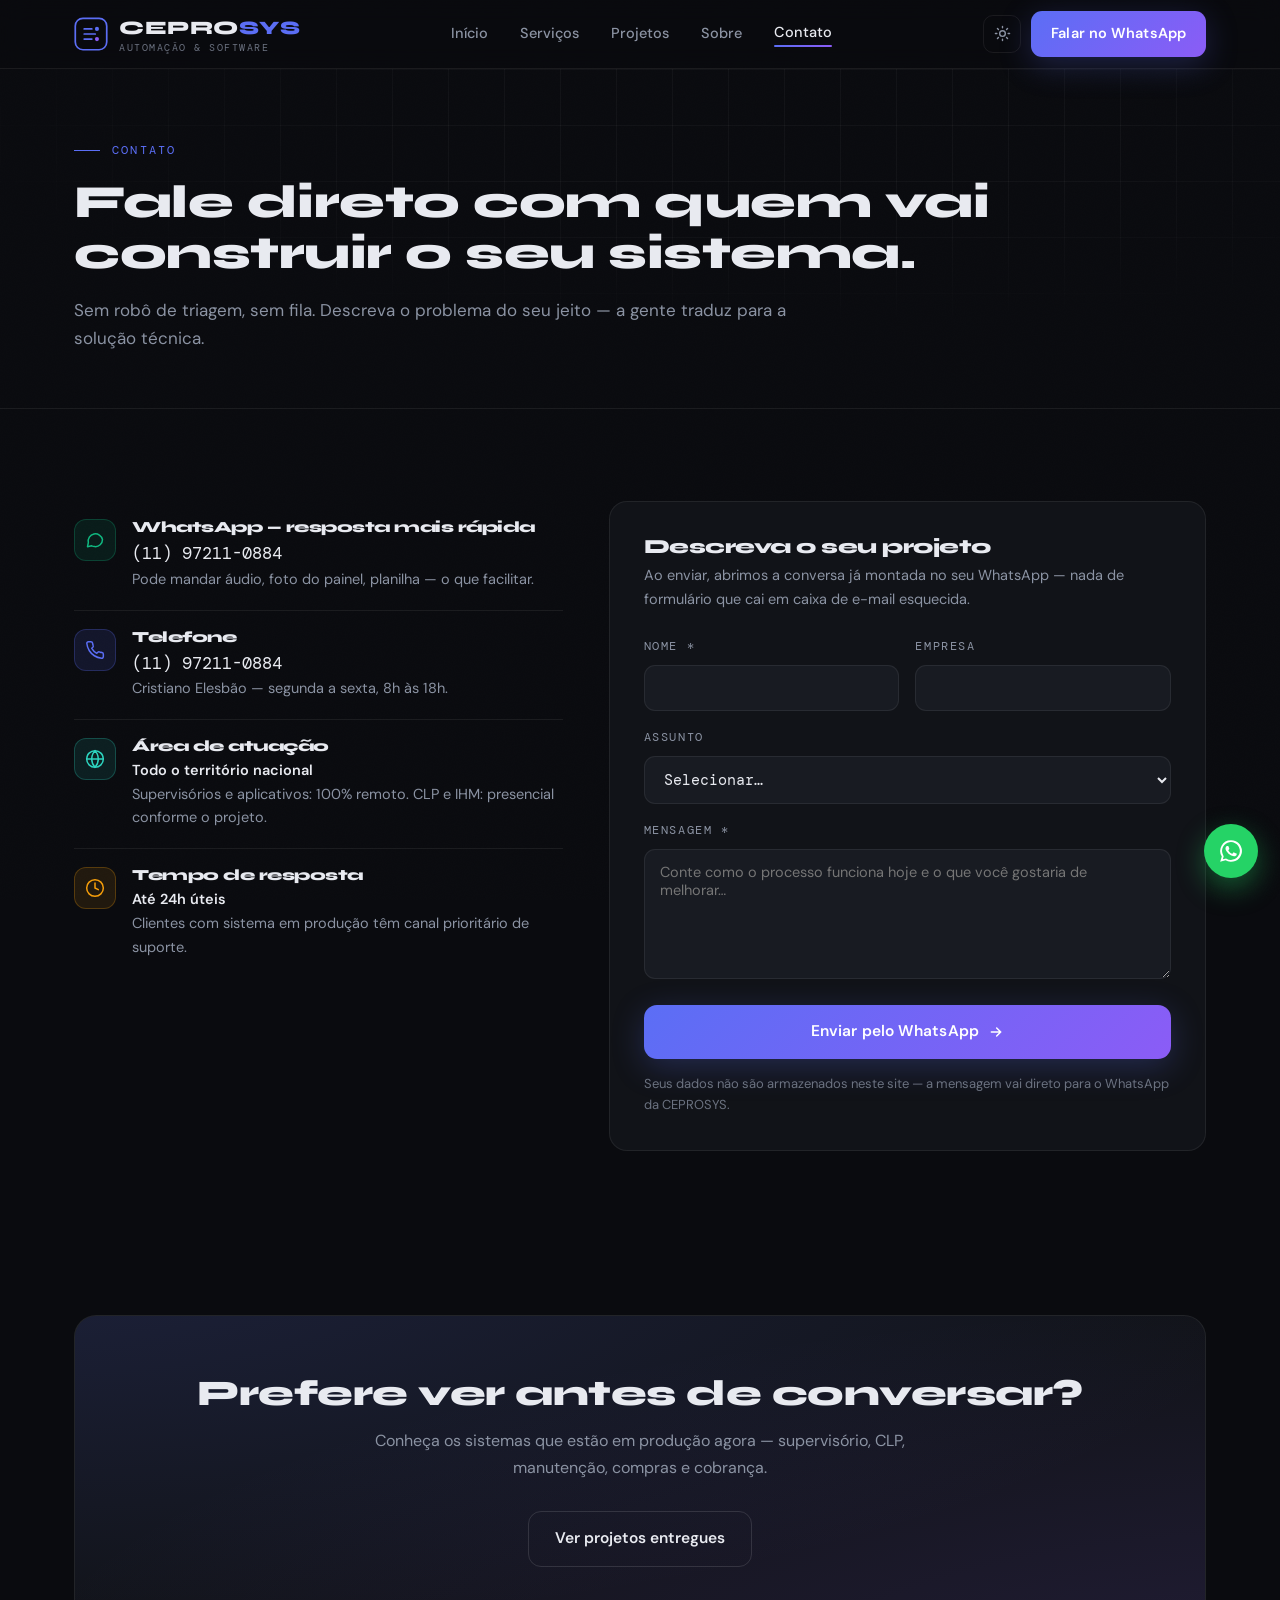
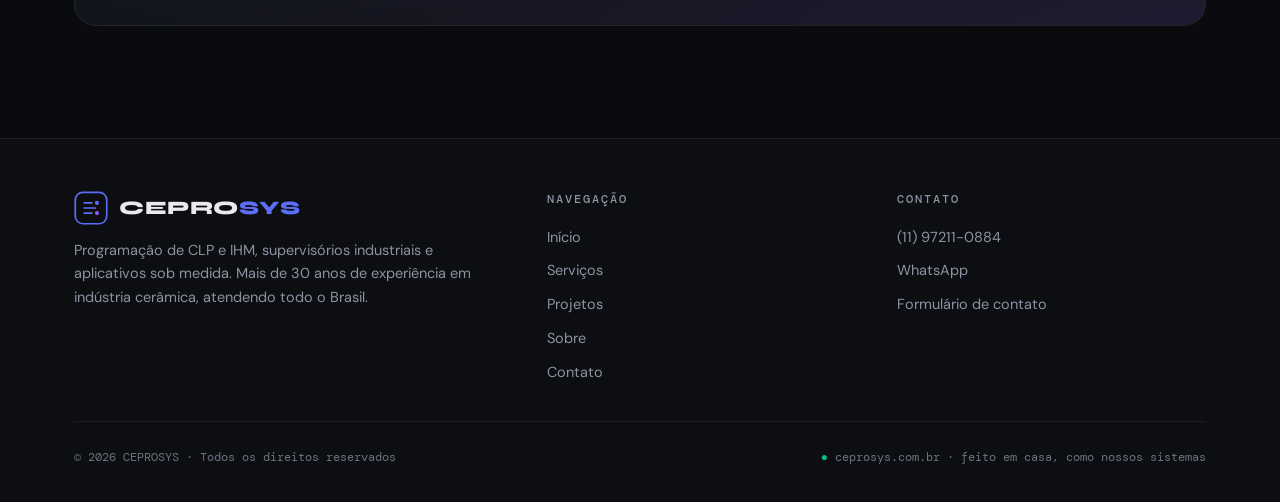
==== contato.html @ 91c774cb "Site CEPROSYS v1 — CLP, supervisorios e aplicativos SOLIDO PROFISSIONAL GLOBAL SEM GAMBIARRA Co-Auth" ====
<!doctype html>
<html lang="pt-BR" class="dark">
<head>
  <meta charset="UTF-8" />
  <meta name="viewport" content="width=device-width, initial-scale=1.0" />
  <title>Contato — Fale com a CEPROSYS | (11) 97211-0884</title>
  <meta name="description" content="Fale direto com quem faz: WhatsApp (11) 97211-0884. Orçamento de programação de CLP, supervisórios e aplicativos para sua empresa. Atendimento em todo o Brasil." />
  <link rel="canonical" href="https://ceprosys.com.br/contato.html" />
  <link rel="icon" type="image/svg+xml" href="/assets/img/favicon.svg" />
  <meta property="og:type" content="website" />
  <meta property="og:site_name" content="CEPROSYS" />
  <meta property="og:title" content="Contato | CEPROSYS" />
  <meta property="og:description" content="WhatsApp (11) 97211-0884 — orçamento de CLP, supervisórios e aplicativos. Todo o Brasil." />
  <meta property="og:url" content="https://ceprosys.com.br/contato.html" />
  <meta property="og:locale" content="pt_BR" />
  <link rel="preconnect" href="https://fonts.googleapis.com" />
  <link rel="preconnect" href="https://fonts.gstatic.com" crossorigin />
  <link href="https://fonts.googleapis.com/css2?family=Syne:wght@700;800&family=DM+Sans:wght@400;500;700&family=DM+Mono:wght@400;500&display=swap" rel="stylesheet" />
  <link rel="stylesheet" href="/assets/css/site.css" />
</head>
<body>

<header class="topbar">
  <div class="wrap topbar-in">
    <a class="brand" href="/" aria-label="CEPROSYS — página inicial">
      <svg class="brand-mark" viewBox="0 0 40 40" fill="none" aria-hidden="true">
        <rect x="1.5" y="1.5" width="37" height="37" rx="9" stroke="url(#bm)" stroke-width="2"/>
        <path d="M12 12v16" stroke="url(#bm)" stroke-width="2" stroke-linecap="round"/>
        <path d="M12 14h9M12 20h13M12 26h9" stroke="url(#bm)" stroke-width="2" stroke-linecap="round"/>
        <circle cx="27" cy="14" r="2.4" fill="#5b6ef5"/><circle cx="27" cy="26" r="2.4" fill="#8b5cf6"/>
        <defs><linearGradient id="bm" x1="0" y1="0" x2="40" y2="40"><stop stop-color="#5b6ef5"/><stop offset="1" stop-color="#8b5cf6"/></linearGradient></defs>
      </svg>
      <span>
        <span class="brand-name">CEPRO<em>SYS</em></span>
        <span class="brand-tag" style="display:block">Automação &amp; Software</span>
      </span>
    </a>
    <nav class="nav" id="siteNav" aria-label="Navegação principal">
      <a href="/">Início</a>
      <a href="/servicos.html">Serviços</a>
      <a href="/projetos.html">Projetos</a>
      <a href="/sobre.html">Sobre</a>
      <a href="/contato.html" class="on">Contato</a>
    </nav>
    <div class="top-actions">
      <button class="btn-ghost-icon" id="themeToggle" aria-label="Alternar tema"></button>
      <a class="btn-primary topbar-cta" href="https://wa.me/5511972110884?text=Ol%C3%A1!%20Vim%20pelo%20site%20ceprosys.com.br%20e%20quero%20falar%20sobre%20um%20projeto." target="_blank" rel="noopener">Falar no WhatsApp</a>
      <button class="nav-burger" id="navBurger" aria-label="Abrir menu" aria-expanded="false">
        <svg width="18" height="18" viewBox="0 0 24 24" fill="none" stroke="currentColor" stroke-width="2" stroke-linecap="round"><path d="M3 6h18M3 12h18M3 18h18"/></svg>
      </button>
    </div>
  </div>
</header>

<main>

  <section class="page-head">
    <div class="hero-grid-bg" aria-hidden="true"></div>
    <div class="wrap">
      <div class="sec-label">Contato</div>
      <h1>Fale direto com quem vai construir o seu sistema.</h1>
      <p>Sem robô de triagem, sem fila. Descreva o problema do seu jeito — a gente traduz para a solução técnica.</p>
    </div>
  </section>

  <section class="section">
    <div class="wrap contact-grid">

      <div class="fade">
        <div class="contact-item">
          <div class="card-icon green">
            <svg width="20" height="20" viewBox="0 0 24 24" fill="none" stroke="currentColor" stroke-width="1.8" stroke-linecap="round" stroke-linejoin="round"><path d="M21 11.5a8.4 8.4 0 0 1-9.3 8.4 8.6 8.6 0 0 1-3.7-.9L3 20l1-4.9a8.4 8.4 0 1 1 17-3.6z"/></svg>
          </div>
          <div>
            <h3>WhatsApp — resposta mais rápida</h3>
            <a class="big" href="https://wa.me/5511972110884?text=Ol%C3%A1!%20Vim%20pelo%20site%20ceprosys.com.br." target="_blank" rel="noopener">(11) 97211-0884</a>
            <p>Pode mandar áudio, foto do painel, planilha — o que facilitar.</p>
          </div>
        </div>

        <div class="contact-item">
          <div class="card-icon">
            <svg width="20" height="20" viewBox="0 0 24 24" fill="none" stroke="currentColor" stroke-width="1.8" stroke-linecap="round" stroke-linejoin="round"><path d="M22 16.9v3a2 2 0 0 1-2.2 2 19.8 19.8 0 0 1-8.6-3 19.5 19.5 0 0 1-6-6 19.8 19.8 0 0 1-3-8.7A2 2 0 0 1 4.1 2h3a2 2 0 0 1 2 1.7c.1 1 .4 2 .7 2.9a2 2 0 0 1-.4 2.1L8.1 10a16 16 0 0 0 6 6l1.3-1.3a2 2 0 0 1 2.1-.4c.9.3 1.9.6 2.9.7a2 2 0 0 1 1.6 2z"/></svg>
          </div>
          <div>
            <h3>Telefone</h3>
            <a class="big" href="tel:+5511972110884">(11) 97211-0884</a>
            <p>Cristiano Elesbão — segunda a sexta, 8h às 18h.</p>
          </div>
        </div>

        <div class="contact-item">
          <div class="card-icon teal">
            <svg width="20" height="20" viewBox="0 0 24 24" fill="none" stroke="currentColor" stroke-width="1.8" stroke-linecap="round" stroke-linejoin="round"><circle cx="12" cy="12" r="10"/><path d="M2 12h20M12 2a15.3 15.3 0 0 1 4 10 15.3 15.3 0 0 1-4 10 15.3 15.3 0 0 1-4-10 15.3 15.3 0 0 1 4-10z"/></svg>
          </div>
          <div>
            <h3>Área de atuação</h3>
            <p style="color:var(--text); font-weight:600">Todo o território nacional</p>
            <p>Supervisórios e aplicativos: 100% remoto. CLP e IHM: presencial conforme o projeto.</p>
          </div>
        </div>

        <div class="contact-item">
          <div class="card-icon amber">
            <svg width="20" height="20" viewBox="0 0 24 24" fill="none" stroke="currentColor" stroke-width="1.8" stroke-linecap="round" stroke-linejoin="round"><circle cx="12" cy="12" r="10"/><path d="M12 6v6l4 2"/></svg>
          </div>
          <div>
            <h3>Tempo de resposta</h3>
            <p style="color:var(--text); font-weight:600">Até 24h úteis</p>
            <p>Clientes com sistema em produção têm canal prioritário de suporte.</p>
          </div>
        </div>
      </div>

      <div class="form-card fade d1">
        <h3>Descreva o seu projeto</h3>
        <p class="form-sub">Ao enviar, abrimos a conversa já montada no seu WhatsApp — nada de formulário que cai em caixa de e-mail esquecida.</p>
        <form id="waForm">
          <div class="form-row">
            <div class="field">
              <label for="fNome">Nome *</label>
              <input id="fNome" name="nome" type="text" required autocomplete="name" />
            </div>
            <div class="field">
              <label for="fEmpresa">Empresa</label>
              <input id="fEmpresa" name="empresa" type="text" autocomplete="organization" />
            </div>
          </div>
          <div class="field">
            <label for="fAssunto">Assunto</label>
            <select id="fAssunto" name="assunto">
              <option value="">Selecionar…</option>
              <option>Programação de CLP / IHM</option>
              <option>Supervisório (SCADA)</option>
              <option>Aplicativo para empresa</option>
              <option>Integração / automação de dados</option>
              <option>Suporte / manutenção de sistema</option>
              <option>Outro</option>
            </select>
          </div>
          <div class="field">
            <label for="fMsg">Mensagem *</label>
            <textarea id="fMsg" name="mensagem" required placeholder="Conte como o processo funciona hoje e o que você gostaria de melhorar…"></textarea>
          </div>
          <button class="btn-primary btn-lg" type="submit" style="width:100%; justify-content:center">
            Enviar pelo WhatsApp
            <svg width="16" height="16" viewBox="0 0 24 24" fill="none" stroke="currentColor" stroke-width="2.2" stroke-linecap="round"><path d="M5 12h14M13 6l6 6-6 6"/></svg>
          </button>
          <p class="form-note">Seus dados não são armazenados neste site — a mensagem vai direto para o WhatsApp da CEPROSYS.</p>
        </form>
      </div>

    </div>
  </section>

  <section class="section tight">
    <div class="wrap">
      <div class="cta-band fade">
        <h2>Prefere ver antes de conversar?</h2>
        <p>Conheça os sistemas que estão em produção agora — supervisório, CLP, manutenção, compras e cobrança.</p>
        <div class="hero-ctas">
          <a class="btn-outline btn-lg" href="/projetos.html">Ver projetos entregues</a>
        </div>
      </div>
    </div>
  </section>

</main>

<footer class="footer">
  <div class="wrap">
    <div class="footer-in">
      <div>
        <a class="brand" href="/">
          <svg class="brand-mark" viewBox="0 0 40 40" fill="none" aria-hidden="true">
            <rect x="1.5" y="1.5" width="37" height="37" rx="9" stroke="url(#bmf)" stroke-width="2"/>
            <path d="M12 12v16" stroke="url(#bmf)" stroke-width="2" stroke-linecap="round"/>
            <path d="M12 14h9M12 20h13M12 26h9" stroke="url(#bmf)" stroke-width="2" stroke-linecap="round"/>
            <circle cx="27" cy="14" r="2.4" fill="#5b6ef5"/><circle cx="27" cy="26" r="2.4" fill="#8b5cf6"/>
            <defs><linearGradient id="bmf" x1="0" y1="0" x2="40" y2="40"><stop stop-color="#5b6ef5"/><stop offset="1" stop-color="#8b5cf6"/></linearGradient></defs>
          </svg>
          <span><span class="brand-name">CEPRO<em>SYS</em></span></span>
        </a>
        <p>Programação de CLP e IHM, supervisórios industriais e aplicativos sob medida. Mais de 30 anos de experiência em indústria cerâmica, atendendo todo o Brasil.</p>
      </div>
      <div>
        <h4>Navegação</h4>
        <div class="footer-links">
          <a href="/">Início</a>
          <a href="/servicos.html">Serviços</a>
          <a href="/projetos.html">Projetos</a>
          <a href="/sobre.html">Sobre</a>
          <a href="/contato.html">Contato</a>
        </div>
      </div>
      <div>
        <h4>Contato</h4>
        <div class="footer-links">
          <a href="tel:+5511972110884">(11) 97211-0884</a>
          <a href="https://wa.me/5511972110884" target="_blank" rel="noopener">WhatsApp</a>
          <a href="/contato.html">Formulário de contato</a>
        </div>
      </div>
    </div>
    <div class="footer-bottom">
      <span>© <span data-year>2026</span> CEPROSYS · Todos os direitos reservados</span>
      <span><span class="up">●</span> ceprosys.com.br · feito em casa, como nossos sistemas</span>
    </div>
  </div>
</footer>

<a class="wa-float" href="https://wa.me/5511972110884?text=Ol%C3%A1!%20Vim%20pelo%20site%20ceprosys.com.br." target="_blank" rel="noopener" aria-label="Falar no WhatsApp">
  <svg width="26" height="26" viewBox="0 0 24 24" fill="currentColor"><path d="M12 2a9.9 9.9 0 0 0-8.5 15.1L2 22l5-1.4A10 10 0 1 0 12 2zm0 18.2a8.2 8.2 0 0 1-4.2-1.1l-.3-.2-3 .8.8-2.9-.2-.3A8.2 8.2 0 1 1 12 20.2zm4.6-6.1c-.3-.1-1.5-.7-1.7-.8-.2-.1-.4-.1-.6.1-.2.3-.7.8-.8 1-.1.2-.3.2-.5.1a6.7 6.7 0 0 1-2-1.2 7.4 7.4 0 0 1-1.4-1.7c-.1-.3 0-.4.1-.5l.4-.5c.1-.2.2-.3.3-.5v-.5c0-.1-.6-1.4-.8-1.9-.2-.5-.4-.4-.6-.4h-.5c-.2 0-.5.1-.7.3a2.8 2.8 0 0 0-.9 2.1c0 1.2.9 2.4 1 2.6.1.2 1.8 2.8 4.4 3.9a15 15 0 0 0 1.5.5 3.6 3.6 0 0 0 1.6.1c.5-.1 1.5-.6 1.7-1.2.2-.6.2-1.1.1-1.2l-.4-.2z"/></svg>
</a>

<script src="/assets/js/site.js"></script>
</body>
</html>
---- assets/css/site.css ----
/* ============================================================
   CEPROSYS — ceprosys.com.br
   Automação industrial: CLP · Supervisórios · Aplicativos
   ============================================================ */

:root, .dark {
  --bg:        #0a0b0f;
  --surface:   #111318;
  --surface2:  #181b22;
  --border:    rgba(255,255,255,0.07);
  --border2:   rgba(255,255,255,0.12);
  --text:      #e8eaf0;
  --muted:     #8b93a3;
  --muted2:    #6b7280;
  --accent:    #5b6ef5;
  --accent2:   #8b5cf6;
  --accent-soft: rgba(91,110,245,0.12);
  --green:     #10b981;
  --amber:     #f59e0b;
  --red:       #ef4444;
  --teal:      #2dd4bf;
  --line-grid: rgba(255,255,255,0.035);
  --noise-opacity: 0.4;
  --glow: 0 8px 32px rgba(91,110,245,0.25);
  color-scheme: dark;
}

.light {
  --bg:        #f5f6fa;
  --surface:   #ffffff;
  --surface2:  #eef0f6;
  --border:    rgba(15,23,42,0.09);
  --border2:   rgba(15,23,42,0.16);
  --text:      #0f172a;
  --muted:     #64748b;
  --muted2:    #94a3b8;
  --accent:    #4f46e5;
  --accent2:   #7c3aed;
  --accent-soft: rgba(79,70,229,0.10);
  --green:     #059669;
  --amber:     #d97706;
  --red:       #dc2626;
  --teal:      #0d9488;
  --line-grid: rgba(15,23,42,0.05);
  --noise-opacity: 0.10;
  --glow: 0 8px 28px rgba(79,70,229,0.18);
  color-scheme: light;
}

* { margin: 0; padding: 0; box-sizing: border-box; }

html { scroll-behavior: smooth; }

body {
  background: var(--bg);
  color: var(--text);
  font-family: 'DM Sans', system-ui, -apple-system, sans-serif;
  font-size: 16px;
  line-height: 1.65;
  -webkit-font-smoothing: antialiased;
  overflow-x: hidden;
}

/* ruído fractal sutil */
body::before {
  content: ''; position: fixed; inset: 0; pointer-events: none; z-index: 0;
  background-image: url("data:image/svg+xml,%3Csvg viewBox='0 0 200 200' xmlns='http://www.w3.org/2000/svg'%3E%3Cfilter id='n'%3E%3CfeTurbulence type='fractalNoise' baseFrequency='0.9' numOctaves='4' stitchTiles='stitch'/%3E%3C/filter%3E%3Crect width='100%25' height='100%25' filter='url(%23n)' opacity='0.03'/%3E%3C/svg%3E");
  background-size: 200px 200px;
  opacity: var(--noise-opacity);
}

::selection { background: var(--accent); color: #fff; }

h1, h2, h3, .display {
  font-family: 'Syne', sans-serif;
  font-weight: 800;
  letter-spacing: -0.5px;
  line-height: 1.12;
}

.mono { font-family: 'DM Mono', monospace; }

a { color: inherit; text-decoration: none; }
img, svg { display: block; max-width: 100%; }
ul { list-style: none; }
button { font: inherit; cursor: pointer; }

.wrap { max-width: 1180px; margin: 0 auto; padding: 0 24px; position: relative; z-index: 1; }

/* ---------------- topbar ---------------- */

.topbar {
  position: sticky; top: 0; z-index: 50;
  backdrop-filter: blur(12px); -webkit-backdrop-filter: blur(12px);
  background: color-mix(in srgb, var(--bg) 72%, transparent);
  border-bottom: 1px solid var(--border);
}
.topbar-in {
  display: flex; align-items: center; justify-content: space-between;
  height: 68px;
}
.brand { display: flex; align-items: center; gap: 11px; }
.brand-mark { width: 34px; height: 34px; flex: none; }
.brand-name {
  font-family: 'Syne', sans-serif; font-weight: 800; font-size: 19px;
  letter-spacing: 0.5px;
}
.brand-name em { font-style: normal; color: var(--accent); }
.brand-tag {
  font-family: 'DM Mono', monospace; font-size: 10px; color: var(--muted2);
  letter-spacing: 1.5px; text-transform: uppercase; margin-top: -3px;
}

.nav { display: flex; align-items: center; gap: 4px; }
.nav a {
  padding: 8px 14px; border-radius: 8px; font-size: 14.5px; font-weight: 500;
  color: var(--muted); transition: color .18s, background .18s;
}
.nav a:hover { color: var(--text); background: var(--surface2); }
.nav a.on { color: var(--text); }
.nav a.on::after {
  content: ''; display: block; height: 2px; margin-top: 1px;
  background: linear-gradient(90deg, var(--accent), var(--accent2));
  border-radius: 2px;
}

.top-actions { display: flex; align-items: center; gap: 10px; }

.btn-ghost-icon {
  width: 38px; height: 38px; display: grid; place-items: center;
  background: none; border: 1px solid var(--border); border-radius: 10px;
  color: var(--muted); transition: color .18s, border-color .18s, transform .18s;
}
.btn-ghost-icon:hover { color: var(--text); border-color: var(--border2); transform: translateY(-1px); }

.btn-primary {
  display: inline-flex; align-items: center; gap: 9px;
  padding: 11px 20px; border: 0; border-radius: 11px;
  background: linear-gradient(135deg, var(--accent), var(--accent2));
  color: #fff; font-weight: 600; font-size: 14.5px; letter-spacing: 0.1px;
  box-shadow: var(--glow);
  transition: transform .18s, box-shadow .18s, filter .18s;
}
.btn-primary:hover { transform: translateY(-2px); filter: brightness(1.08); }

.btn-outline {
  display: inline-flex; align-items: center; gap: 9px;
  padding: 11px 20px; border-radius: 11px;
  border: 1px solid var(--border2); background: transparent;
  color: var(--text); font-weight: 600; font-size: 14.5px;
  transition: border-color .18s, background .18s, transform .18s;
}
.btn-outline:hover { border-color: var(--accent); background: var(--accent-soft); transform: translateY(-2px); }

.btn-lg { padding: 14px 26px; font-size: 15.5px; border-radius: 13px; }

/* hamburger */
.nav-burger { display: none; }

@media (max-width: 900px) {
  .nav {
    display: none;
    position: absolute; top: 68px; left: 0; right: 0;
    flex-direction: column; align-items: stretch; gap: 2px;
    background: var(--surface);
    border-bottom: 1px solid var(--border);
    padding: 10px 16px 16px;
  }
  .nav.open { display: flex; }
  .nav a { padding: 12px 14px; font-size: 16px; }
  .nav a.on::after { display: none; }
  .nav a.on { background: var(--accent-soft); color: var(--accent); }
  .nav-burger {
    display: grid; place-items: center;
    width: 38px; height: 38px;
    background: none; border: 1px solid var(--border); border-radius: 10px; color: var(--text);
  }
  .topbar-cta { display: none; }
}

/* ---------------- hero ---------------- */

.hero { position: relative; padding: 84px 0 72px; overflow: hidden; }

.hero-grid-bg {
  position: absolute; inset: 0; pointer-events: none;
  background-image:
    linear-gradient(var(--line-grid) 1px, transparent 1px),
    linear-gradient(90deg, var(--line-grid) 1px, transparent 1px);
  background-size: 56px 56px;
  mask-image: radial-gradient(ellipse 90% 80% at 60% 20%, #000 30%, transparent 75%);
  -webkit-mask-image: radial-gradient(ellipse 90% 80% at 60% 20%, #000 30%, transparent 75%);
}

.hero-in {
  display: grid; grid-template-columns: minmax(0, 1.05fr) minmax(0, 0.95fr);
  gap: 56px; align-items: center;
}

.hero-kicker {
  display: inline-flex; align-items: center; gap: 9px;
  font-family: 'DM Mono', monospace; font-size: 12px; letter-spacing: 1.8px;
  text-transform: uppercase; color: var(--muted);
  border: 1px solid var(--border); border-radius: 999px;
  padding: 7px 14px; margin-bottom: 26px;
  background: color-mix(in srgb, var(--surface) 70%, transparent);
}
.dot-live {
  width: 7px; height: 7px; border-radius: 50%; background: var(--green);
  box-shadow: 0 0 0 0 rgba(16,185,129,0.6);
  animation: pulse 2.2s infinite;
}
@keyframes pulse {
  0% { box-shadow: 0 0 0 0 rgba(16,185,129,0.55); }
  70% { box-shadow: 0 0 0 8px rgba(16,185,129,0); }
  100% { box-shadow: 0 0 0 0 rgba(16,185,129,0); }
}

.hero h1 { font-size: clamp(31px, 3.7vw, 46px); margin-bottom: 22px; }
.hero h1 .grad {
  background: linear-gradient(100deg, var(--accent) 10%, var(--accent2) 90%);
  -webkit-background-clip: text; background-clip: text; color: transparent;
}
.hero-sub { font-size: 17.5px; color: var(--muted); max-width: 54ch; margin-bottom: 34px; }
.hero-ctas { display: flex; flex-wrap: wrap; gap: 14px; }

.hero-art { position: relative; }

@media (max-width: 980px) {
  .hero { padding: 56px 0 48px; }
  .hero-in { grid-template-columns: 1fr; gap: 44px; }
  .hero-art { max-width: 560px; }
}

/* ---------------- stats strip ---------------- */

.stats {
  border-top: 1px solid var(--border); border-bottom: 1px solid var(--border);
  background: color-mix(in srgb, var(--surface) 55%, transparent);
}
.stats-in {
  display: grid; grid-template-columns: repeat(4, 1fr);
}
.stat {
  padding: 26px 18px; text-align: center;
  border-left: 1px solid var(--border);
}
.stat:first-child { border-left: 0; }
.stat b {
  display: block; font-family: 'Syne', sans-serif; font-weight: 800;
  font-size: clamp(24px, 3vw, 34px); letter-spacing: -0.5px;
}
.stat b i { font-style: normal; color: var(--accent); }
.stat span {
  font-family: 'DM Mono', monospace; font-size: 11.5px; letter-spacing: 1.4px;
  text-transform: uppercase; color: var(--muted);
}
@media (max-width: 760px) {
  .stats-in { grid-template-columns: repeat(2, 1fr); }
  .stat:nth-child(3) { border-left: 0; }
  .stat:nth-child(n+3) { border-top: 1px solid var(--border); }
}

/* ---------------- sections ---------------- */

.section { padding: 92px 0; }
.section.tight { padding: 72px 0; }

.sec-head { margin-bottom: 52px; max-width: 720px; }
.sec-label {
  font-family: 'DM Mono', monospace; font-size: 12px; letter-spacing: 2.2px;
  text-transform: uppercase; color: var(--accent);
  display: flex; align-items: center; gap: 12px; margin-bottom: 16px;
}
.sec-label::before {
  content: ''; width: 26px; height: 1px; background: var(--accent);
}
.sec-head h2 { font-size: clamp(27px, 3.4vw, 40px); margin-bottom: 14px; }
.sec-head p { color: var(--muted); font-size: 16.5px; }

.sec-head.center { margin-left: auto; margin-right: auto; text-align: center; }
.sec-head.center .sec-label { justify-content: center; }
.sec-head.center .sec-label::before { display: none; }

/* ---------------- cards ---------------- */

.grid-3 { display: grid; grid-template-columns: repeat(3, 1fr); gap: 22px; }
.grid-2 { display: grid; grid-template-columns: repeat(2, 1fr); gap: 22px; }
@media (max-width: 980px) { .grid-3 { grid-template-columns: 1fr; } .grid-2 { grid-template-columns: 1fr; } }

.card {
  background: var(--surface);
  border: 1px solid var(--border);
  border-radius: 16px;
  padding: 30px 28px;
  transition: transform .22s ease, box-shadow .22s ease, border-color .22s ease;
}
.card:hover {
  transform: translateY(-3px);
  border-color: var(--border2);
  box-shadow: 0 18px 44px rgba(0,0,0,0.35);
}
.light .card:hover { box-shadow: 0 18px 44px rgba(15,23,42,0.10); }

.card-icon {
  width: 46px; height: 46px; border-radius: 12px;
  display: grid; place-items: center; margin-bottom: 20px;
  background: var(--accent-soft); color: var(--accent);
  border: 1px solid color-mix(in srgb, var(--accent) 25%, transparent);
}
.card-icon.green { background: rgba(16,185,129,0.10); color: var(--green); border-color: rgba(16,185,129,0.25); }
.card-icon.amber { background: rgba(245,158,11,0.10); color: var(--amber); border-color: rgba(245,158,11,0.25); }
.card-icon.teal  { background: rgba(45,212,191,0.10); color: var(--teal); border-color: rgba(45,212,191,0.25); }
.card-icon.violet{ background: rgba(139,92,246,0.10); color: var(--accent2); border-color: rgba(139,92,246,0.25); }
.card-icon.red   { background: rgba(239,68,68,0.10); color: var(--red); border-color: rgba(239,68,68,0.25); }

.card h3 { font-size: 19.5px; margin-bottom: 10px; letter-spacing: -0.3px; }
.card p { color: var(--muted); font-size: 15px; }

.card .tick-list { margin-top: 16px; display: grid; gap: 8px; }
.tick-list li {
  display: flex; gap: 10px; align-items: baseline;
  font-size: 14.5px; color: var(--muted);
}
.tick-list li::before {
  content: '▸'; color: var(--accent); font-size: 12px; flex: none;
  transform: translateY(-1px);
}

.card-link {
  display: inline-flex; align-items: center; gap: 7px;
  margin-top: 20px; font-weight: 600; font-size: 14.5px; color: var(--accent);
}
.card-link svg { transition: transform .18s; }
.card:hover .card-link svg { transform: translateX(3px); }

/* ---------------- case cards (portfólio) ---------------- */

.case {
  background: var(--surface);
  border: 1px solid var(--border);
  border-radius: 18px;
  overflow: hidden;
  transition: transform .22s ease, box-shadow .22s ease, border-color .22s ease;
  display: flex; flex-direction: column;
}
.case:hover {
  transform: translateY(-3px);
  border-color: var(--border2);
  box-shadow: 0 20px 48px rgba(0,0,0,0.38);
}
.light .case:hover { box-shadow: 0 20px 48px rgba(15,23,42,0.10); }

.case-visual {
  background: var(--surface2);
  border-bottom: 1px solid var(--border);
  padding: 22px 22px 0;
  min-height: 190px;
  display: flex; align-items: flex-end; justify-content: center;
}
.case-body { padding: 26px 26px 28px; flex: 1; display: flex; flex-direction: column; }
.case-tags { display: flex; flex-wrap: wrap; gap: 7px; margin-bottom: 14px; }
.tag {
  font-family: 'DM Mono', monospace; font-size: 11px; letter-spacing: 0.6px;
  color: var(--muted); border: 1px solid var(--border); border-radius: 999px;
  padding: 4px 11px; background: color-mix(in srgb, var(--surface2) 70%, transparent);
}
.case-body h3 { font-size: 19px; margin-bottom: 10px; letter-spacing: -0.3px; }
.case-body > p { color: var(--muted); font-size: 14.5px; flex: 1; }
.case-result {
  margin-top: 18px; padding-top: 16px; border-top: 1px dashed var(--border2);
  display: flex; gap: 10px; align-items: baseline;
  font-size: 13.5px; color: var(--muted);
}
.case-result b { color: var(--text); font-weight: 600; }
.case-result::before {
  content: '»'; color: var(--green); font-weight: 700; flex: none;
}

/* ---------------- process (como trabalhamos) ---------------- */

.steps { display: grid; grid-template-columns: repeat(4, 1fr); gap: 0; counter-reset: step; }
.step {
  position: relative; padding: 28px 26px 8px;
  border-left: 1px solid var(--border);
}
.step::before {
  counter-increment: step;
  content: '0' counter(step);
  font-family: 'DM Mono', monospace; font-size: 13px; color: var(--accent);
  letter-spacing: 1px;
  display: block; margin-bottom: 14px;
}
.step::after {
  content: ''; position: absolute; left: -1px; top: 28px;
  width: 1px; height: 30px; background: var(--accent);
}
.step h3 { font-size: 17px; margin-bottom: 9px; }
.step p { color: var(--muted); font-size: 14.5px; }
@media (max-width: 980px) {
  .steps { grid-template-columns: 1fr 1fr; }
  .step { padding-bottom: 28px; }
}
@media (max-width: 620px) { .steps { grid-template-columns: 1fr; } }

/* ---------------- split (texto + arte) ---------------- */

.split {
  display: grid; grid-template-columns: 1fr 1fr; gap: 60px; align-items: center;
}
.split.rev > .split-art { order: -1; }
@media (max-width: 980px) {
  .split { grid-template-columns: 1fr; gap: 40px; }
  .split.rev > .split-art { order: 0; }
}
.split h2 { font-size: clamp(25px, 3vw, 36px); margin-bottom: 16px; }
.split p { color: var(--muted); margin-bottom: 14px; }
.split p b, .split p strong { color: var(--text); }

/* ---------------- banda CTA ---------------- */

.cta-band {
  position: relative; overflow: hidden;
  background: var(--surface);
  border: 1px solid var(--border);
  border-radius: 22px;
  padding: 58px 48px;
  text-align: center;
}
.cta-band::before {
  content: ''; position: absolute; inset: -40%;
  background:
    radial-gradient(ellipse at 20% 10%, color-mix(in srgb, var(--accent) 16%, transparent), transparent 55%),
    radial-gradient(ellipse at 85% 90%, color-mix(in srgb, var(--accent2) 14%, transparent), transparent 55%);
  pointer-events: none;
}
.cta-band > * { position: relative; }
.cta-band h2 { font-size: clamp(24px, 3vw, 36px); margin-bottom: 14px; }
.cta-band p { color: var(--muted); max-width: 56ch; margin: 0 auto 30px; }
.cta-band .hero-ctas { justify-content: center; }
@media (max-width: 620px) { .cta-band { padding: 44px 24px; } }

/* ---------------- página: header interno ---------------- */

.page-head {
  padding: 72px 0 56px;
  border-bottom: 1px solid var(--border);
  position: relative; overflow: hidden;
}
.page-head h1 { font-size: clamp(30px, 4vw, 46px); margin-bottom: 16px; max-width: 20ch; }
.page-head p { color: var(--muted); font-size: 17px; max-width: 62ch; }

/* ---------------- tabela técnica / stack ---------------- */

.stack-cols { display: grid; grid-template-columns: repeat(3, 1fr); gap: 22px; }
@media (max-width: 900px) { .stack-cols { grid-template-columns: 1fr; } }
.stack-col {
  border: 1px solid var(--border); border-radius: 14px;
  background: var(--surface); padding: 24px;
}
.stack-col h4 {
  font-family: 'DM Mono', monospace; font-weight: 500; font-size: 12px;
  letter-spacing: 2px; text-transform: uppercase; color: var(--accent);
  margin-bottom: 16px; display: flex; align-items: center; gap: 10px;
}
.stack-col h4::after { content: ''; flex: 1; height: 1px; background: var(--border); }
.stack-col ul { display: grid; gap: 9px; }
.stack-col li { font-size: 14.5px; color: var(--muted); display: flex; gap: 10px; }
.stack-col li::before { content: '—'; color: var(--muted2); flex: none; }
.stack-col li b { color: var(--text); font-weight: 600; }

/* ---------------- valores (sobre) ---------------- */

.value-row {
  display: flex; gap: 18px; padding: 22px 0;
  border-bottom: 1px solid var(--border);
}
.value-row:last-child { border-bottom: 0; }
.value-num {
  font-family: 'DM Mono', monospace; font-size: 13px; color: var(--accent);
  padding-top: 3px; flex: none;
}
.value-row h3 { font-size: 17.5px; margin-bottom: 6px; }
.value-row p { color: var(--muted); font-size: 15px; }

/* ---------------- contato ---------------- */

.contact-grid { display: grid; grid-template-columns: 0.9fr 1.1fr; gap: 46px; align-items: start; }
@media (max-width: 940px) { .contact-grid { grid-template-columns: 1fr; } }

.contact-item {
  display: flex; gap: 16px; padding: 18px 0;
  border-bottom: 1px solid var(--border);
}
.contact-item:last-child { border-bottom: 0; }
.contact-item .card-icon { margin-bottom: 0; width: 42px; height: 42px; flex: none; }
.contact-item h3 { font-size: 15.5px; margin-bottom: 3px; }
.contact-item p { color: var(--muted); font-size: 14.5px; }
.contact-item a.big {
  font-family: 'DM Mono', monospace; font-size: 17px; color: var(--text);
  transition: color .15s;
}
.contact-item a.big:hover { color: var(--accent); }

.form-card {
  background: var(--surface); border: 1px solid var(--border);
  border-radius: 18px; padding: 34px;
}
.form-card h3 { font-size: 20px; margin-bottom: 6px; }
.form-card .form-sub { color: var(--muted); font-size: 14.5px; margin-bottom: 26px; }
.field { margin-bottom: 18px; }
.field label {
  display: block; font-family: 'DM Mono', monospace; font-size: 11.5px;
  letter-spacing: 1.6px; text-transform: uppercase; color: var(--muted);
  margin-bottom: 8px;
}
.field input, .field textarea, .field select {
  width: 100%;
  background: var(--surface2);
  border: 1px solid var(--border);
  border-radius: 11px;
  color: var(--text);
  font-family: 'DM Mono', monospace; font-size: 14.5px;
  padding: 13px 15px;
  outline: none;
  transition: border-color .18s, box-shadow .18s;
}
.field textarea { min-height: 130px; resize: vertical; font-family: 'DM Sans', sans-serif; }
.field input:focus, .field textarea:focus, .field select:focus {
  border-color: var(--accent);
  box-shadow: 0 0 0 3px color-mix(in srgb, var(--accent) 22%, transparent);
}
.form-row { display: grid; grid-template-columns: 1fr 1fr; gap: 16px; }
@media (max-width: 620px) { .form-row { grid-template-columns: 1fr; } .form-card { padding: 26px 22px; } }
.form-note { margin-top: 14px; font-size: 13px; color: var(--muted2); }

/* ---------------- footer ---------------- */

.footer {
  border-top: 1px solid var(--border);
  background: color-mix(in srgb, var(--surface) 45%, transparent);
  padding: 52px 0 34px;
  margin-top: 40px;
}
.footer-in {
  display: grid; grid-template-columns: 1.4fr 1fr 1fr; gap: 40px;
  padding-bottom: 36px; border-bottom: 1px solid var(--border);
}
@media (max-width: 820px) { .footer-in { grid-template-columns: 1fr; gap: 28px; } }
.footer p { color: var(--muted); font-size: 14.5px; max-width: 40ch; margin-top: 14px; }
.footer h4 {
  font-family: 'DM Mono', monospace; font-weight: 500; font-size: 11.5px;
  letter-spacing: 2px; text-transform: uppercase; color: var(--muted);
  margin-bottom: 16px;
}
.footer-links { display: grid; gap: 10px; }
.footer-links a { color: var(--muted); font-size: 14.5px; transition: color .15s; }
.footer-links a:hover { color: var(--text); }
.footer-bottom {
  display: flex; flex-wrap: wrap; gap: 12px; justify-content: space-between;
  padding-top: 26px;
  font-family: 'DM Mono', monospace; font-size: 12px; color: var(--muted2);
}
.footer-bottom .up { color: var(--green); }

/* ---------------- animação de entrada ---------------- */

.fade {
  opacity: 0; transform: translateY(18px);
  transition: opacity .6s ease, transform .6s ease;
}
.fade.in { opacity: 1; transform: none; }
.fade.d1 { transition-delay: .08s; }
.fade.d2 { transition-delay: .16s; }
.fade.d3 { transition-delay: .24s; }
@media (prefers-reduced-motion: reduce) {
  .fade { opacity: 1; transform: none; transition: none; }
  .dot-live { animation: none; }
  html { scroll-behavior: auto; }
}

/* ---------------- whatsapp flutuante ---------------- */

.wa-float {
  position: fixed; right: 22px; bottom: 22px; z-index: 60;
  width: 54px; height: 54px; border-radius: 50%;
  display: grid; place-items: center;
  background: #25d366; color: #fff;
  box-shadow: 0 10px 28px rgba(37,211,102,0.4);
  transition: transform .18s;
}
.wa-float:hover { transform: translateY(-3px) scale(1.05); }

/* ---------------- svg art helpers ---------------- */

.art-panel { width: 100%; height: auto; }
.art-panel .ln { stroke: var(--border2); }
.art-panel .txt { fill: var(--muted); font-family: 'DM Mono', monospace; }

/* scanline sutil no hero art */
.hero-art .scan {
  animation: scan 5.5s linear infinite;
}
@keyframes scan {
  0% { transform: translateX(0); opacity: 0; }
  6% { opacity: .7; }
  50% { opacity: .7; }
  100% { transform: translateX(430px); opacity: 0; }
}
@media (prefers-reduced-motion: reduce) { .hero-art .scan { animation: none; opacity: 0; } }

.blink { animation: blink 1.8s steps(1) infinite; }
@keyframes blink { 50% { opacity: 0.25; } }
@media (prefers-reduced-motion: reduce) { .blink { animation: none; } }
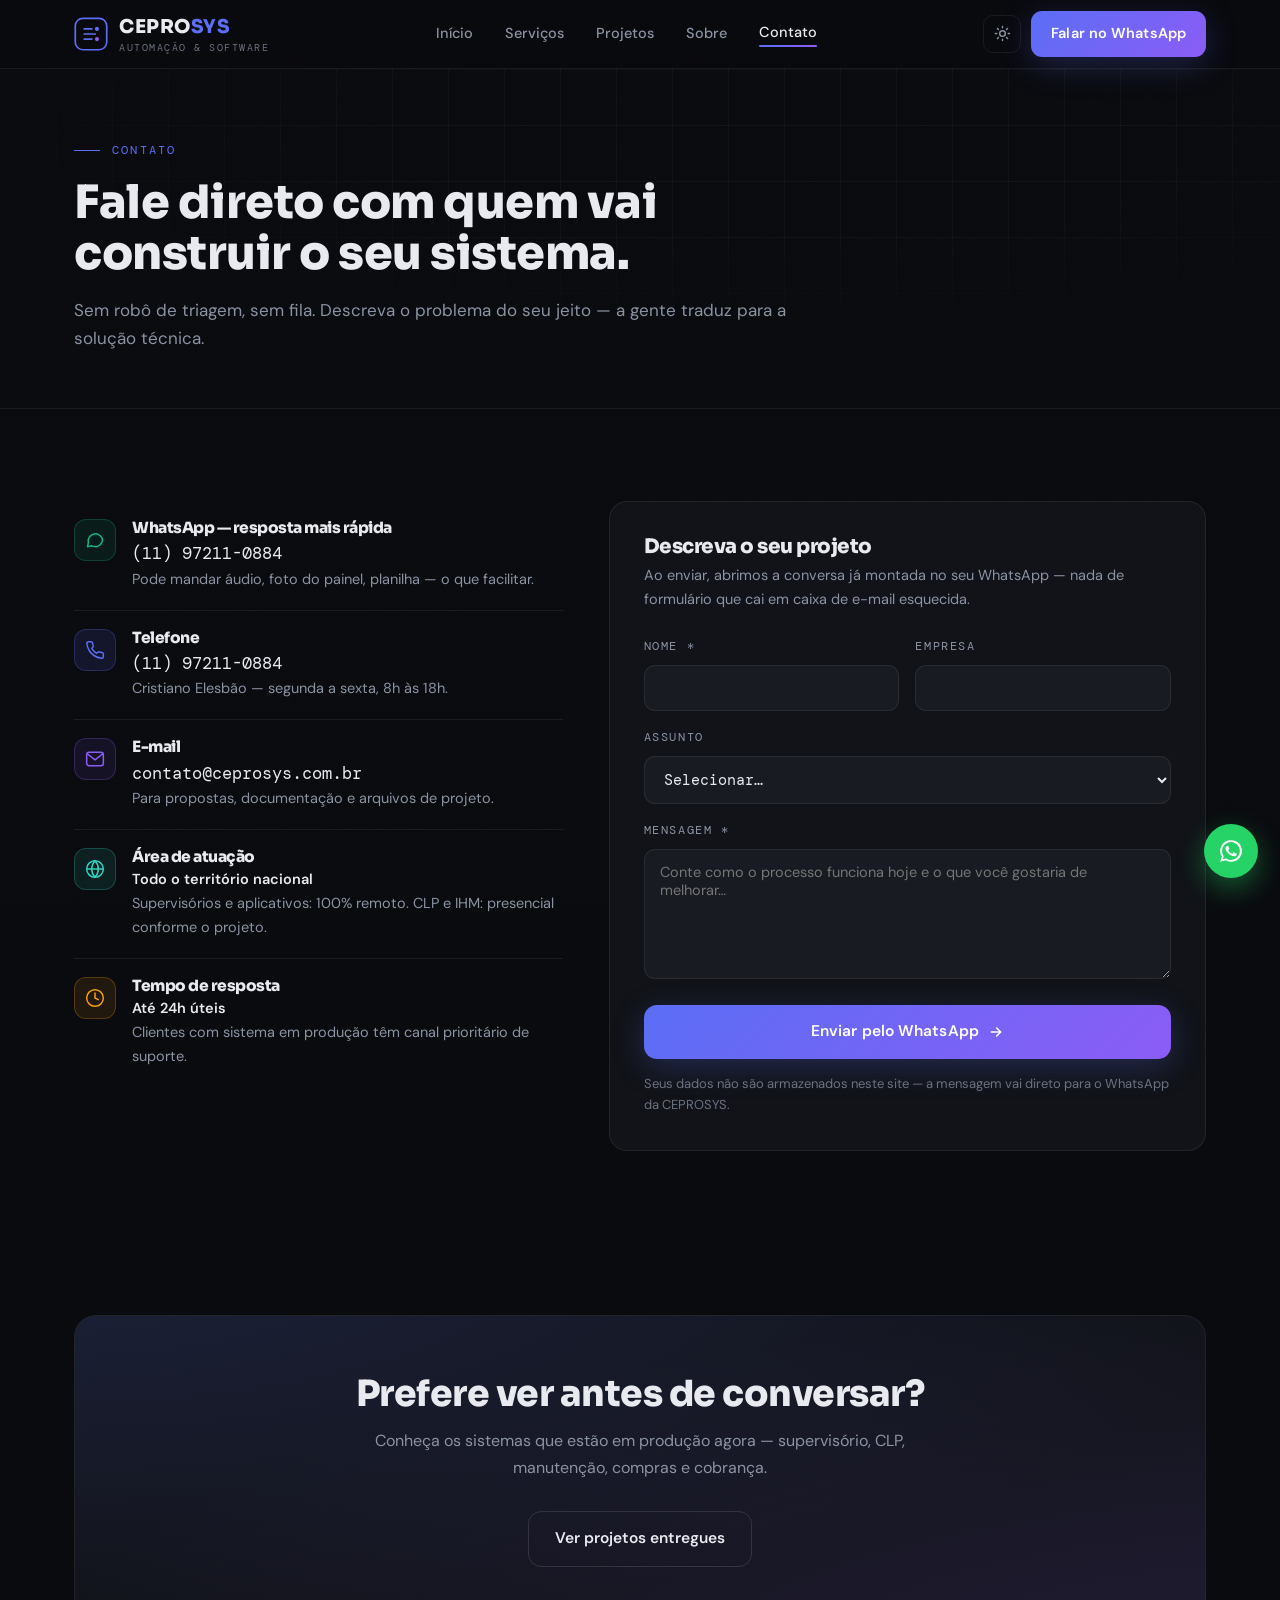
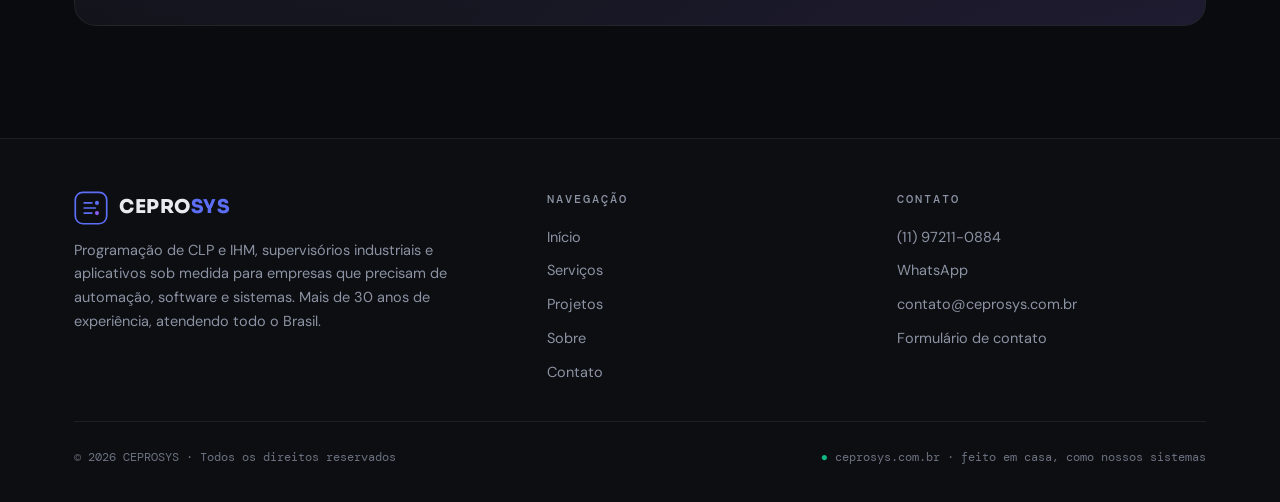
==== commit cbe871bf: "Reposicionamento: automacao/software/sistemas p/ empresas (sem nicho ceramica) + fonte Sora + e-mail" ====
--- a/contato.html
+++ b/contato.html
@@ -15,7 +15,7 @@
   <meta property="og:locale" content="pt_BR" />
   <link rel="preconnect" href="https://fonts.googleapis.com" />
   <link rel="preconnect" href="https://fonts.gstatic.com" crossorigin />
-  <link href="https://fonts.googleapis.com/css2?family=Syne:wght@700;800&family=DM+Sans:wght@400;500;700&family=DM+Mono:wght@400;500&display=swap" rel="stylesheet" />
+  <link href="https://fonts.googleapis.com/css2?family=Sora:wght@600;700;800&family=DM+Sans:wght@400;500;700&family=DM+Mono:wght@400;500&display=swap" rel="stylesheet" />
   <link rel="stylesheet" href="/assets/css/site.css" />
 </head>
 <body>
@@ -90,6 +90,17 @@
         </div>
 
         <div class="contact-item">
+          <div class="card-icon violet">
+            <svg width="20" height="20" viewBox="0 0 24 24" fill="none" stroke="currentColor" stroke-width="1.8" stroke-linecap="round" stroke-linejoin="round"><rect x="2" y="4" width="20" height="16" rx="3"/><path d="m3 6 9 7 9-7"/></svg>
+          </div>
+          <div>
+            <h3>E-mail</h3>
+            <a class="big" href="mailto:contato@ceprosys.com.br">contato@ceprosys.com.br</a>
+            <p>Para propostas, documentação e arquivos de projeto.</p>
+          </div>
+        </div>
+
+        <div class="contact-item">
           <div class="card-icon teal">
             <svg width="20" height="20" viewBox="0 0 24 24" fill="none" stroke="currentColor" stroke-width="1.8" stroke-linecap="round" stroke-linejoin="round"><circle cx="12" cy="12" r="10"/><path d="M2 12h20M12 2a15.3 15.3 0 0 1 4 10 15.3 15.3 0 0 1-4 10 15.3 15.3 0 0 1-4-10 15.3 15.3 0 0 1 4-10z"/></svg>
           </div>
@@ -181,7 +192,7 @@
           </svg>
           <span><span class="brand-name">CEPRO<em>SYS</em></span></span>
         </a>
-        <p>Programação de CLP e IHM, supervisórios industriais e aplicativos sob medida. Mais de 30 anos de experiência em indústria cerâmica, atendendo todo o Brasil.</p>
+        <p>Programação de CLP e IHM, supervisórios industriais e aplicativos sob medida para empresas que precisam de automação, software e sistemas. Mais de 30 anos de experiência, atendendo todo o Brasil.</p>
       </div>
       <div>
         <h4>Navegação</h4>
@@ -198,6 +209,7 @@
         <div class="footer-links">
           <a href="tel:+5511972110884">(11) 97211-0884</a>
           <a href="https://wa.me/5511972110884" target="_blank" rel="noopener">WhatsApp</a>
+          <a href="mailto:contato@ceprosys.com.br">contato@ceprosys.com.br</a>
           <a href="/contato.html">Formulário de contato</a>
         </div>
       </div>
--- a/assets/css/site.css
+++ b/assets/css/site.css
@@ -72,7 +72,7 @@
 ::selection { background: var(--accent); color: #fff; }
 
 h1, h2, h3, .display {
-  font-family: 'Syne', sans-serif;
+  font-family: 'Sora', sans-serif;
   font-weight: 800;
   letter-spacing: -0.5px;
   line-height: 1.12;
@@ -102,7 +102,7 @@
 .brand { display: flex; align-items: center; gap: 11px; }
 .brand-mark { width: 34px; height: 34px; flex: none; }
 .brand-name {
-  font-family: 'Syne', sans-serif; font-weight: 800; font-size: 19px;
+  font-family: 'Sora', sans-serif; font-weight: 800; font-size: 19px;
   letter-spacing: 0.5px;
 }
 .brand-name em { font-style: normal; color: var(--accent); }
@@ -247,7 +247,7 @@
 }
 .stat:first-child { border-left: 0; }
 .stat b {
-  display: block; font-family: 'Syne', sans-serif; font-weight: 800;
+  display: block; font-family: 'Sora', sans-serif; font-weight: 800;
   font-size: clamp(24px, 3vw, 34px); letter-spacing: -0.5px;
 }
 .stat b i { font-style: normal; color: var(--accent); }
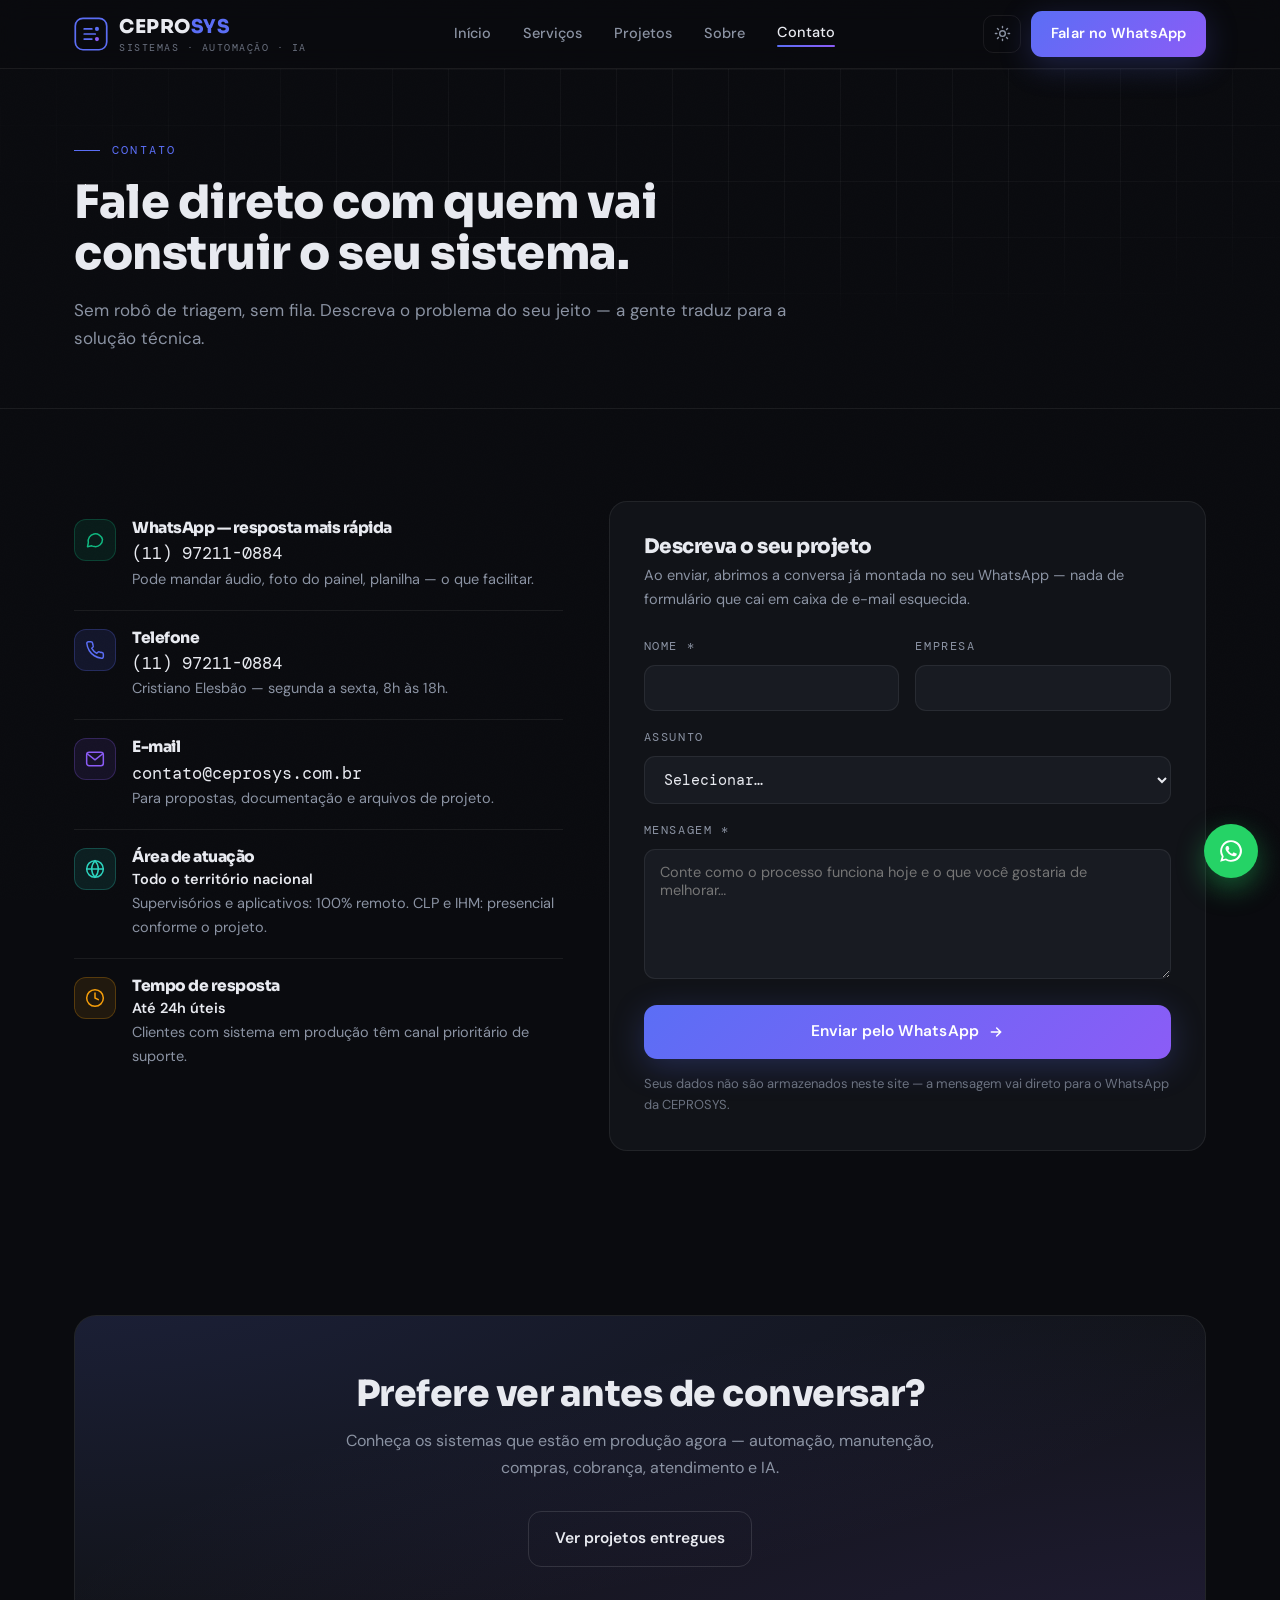
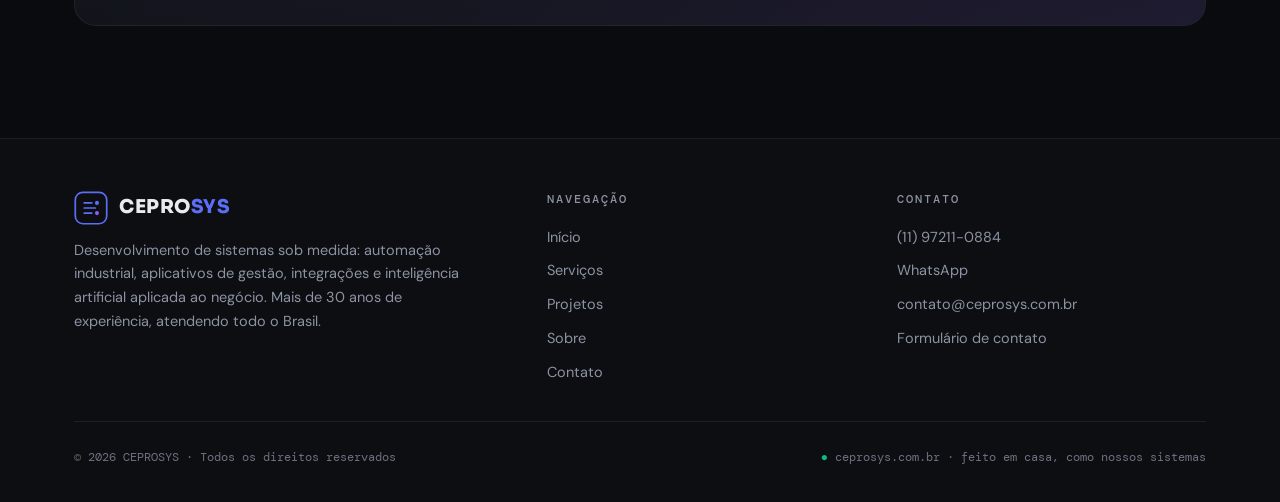
==== commit 2f4587c8: "v3: foco em desenvolvimento de sistemas (automacao + software + IA), 4 pilares, sem chao de fabrica " ====
--- a/contato.html
+++ b/contato.html
@@ -4,13 +4,13 @@
   <meta charset="UTF-8" />
   <meta name="viewport" content="width=device-width, initial-scale=1.0" />
   <title>Contato — Fale com a CEPROSYS | (11) 97211-0884</title>
-  <meta name="description" content="Fale direto com quem faz: WhatsApp (11) 97211-0884. Orçamento de programação de CLP, supervisórios e aplicativos para sua empresa. Atendimento em todo o Brasil." />
+  <meta name="description" content="Fale direto com quem faz: WhatsApp (11) 97211-0884. Orçamento de desenvolvimento de sistemas, automação, aplicativos e IA para sua empresa. Atendimento em todo o Brasil." />
   <link rel="canonical" href="https://ceprosys.com.br/contato.html" />
   <link rel="icon" type="image/svg+xml" href="/assets/img/favicon.svg" />
   <meta property="og:type" content="website" />
   <meta property="og:site_name" content="CEPROSYS" />
   <meta property="og:title" content="Contato | CEPROSYS" />
-  <meta property="og:description" content="WhatsApp (11) 97211-0884 — orçamento de CLP, supervisórios e aplicativos. Todo o Brasil." />
+  <meta property="og:description" content="WhatsApp (11) 97211-0884 — orçamento de sistemas, automação e IA. Todo o Brasil." />
   <meta property="og:url" content="https://ceprosys.com.br/contato.html" />
   <meta property="og:locale" content="pt_BR" />
   <link rel="preconnect" href="https://fonts.googleapis.com" />
@@ -32,7 +32,7 @@
       </svg>
       <span>
         <span class="brand-name">CEPRO<em>SYS</em></span>
-        <span class="brand-tag" style="display:block">Automação &amp; Software</span>
+        <span class="brand-tag" style="display:block">Sistemas · Automação · IA</span>
       </span>
     </a>
     <nav class="nav" id="siteNav" aria-label="Navegação principal">
@@ -144,7 +144,7 @@
               <option>Programação de CLP / IHM</option>
               <option>Supervisório (SCADA)</option>
               <option>Aplicativo para empresa</option>
-              <option>Integração / automação de dados</option>
+              <option>Integração de sistemas / IA</option>
               <option>Suporte / manutenção de sistema</option>
               <option>Outro</option>
             </select>
@@ -168,7 +168,7 @@
     <div class="wrap">
       <div class="cta-band fade">
         <h2>Prefere ver antes de conversar?</h2>
-        <p>Conheça os sistemas que estão em produção agora — supervisório, CLP, manutenção, compras e cobrança.</p>
+        <p>Conheça os sistemas que estão em produção agora — automação, manutenção, compras, cobrança, atendimento e IA.</p>
         <div class="hero-ctas">
           <a class="btn-outline btn-lg" href="/projetos.html">Ver projetos entregues</a>
         </div>
@@ -192,7 +192,7 @@
           </svg>
           <span><span class="brand-name">CEPRO<em>SYS</em></span></span>
         </a>
-        <p>Programação de CLP e IHM, supervisórios industriais e aplicativos sob medida para empresas que precisam de automação, software e sistemas. Mais de 30 anos de experiência, atendendo todo o Brasil.</p>
+        <p>Desenvolvimento de sistemas sob medida: automação industrial, aplicativos de gestão, integrações e inteligência artificial aplicada ao negócio. Mais de 30 anos de experiência, atendendo todo o Brasil.</p>
       </div>
       <div>
         <h4>Navegação</h4>
